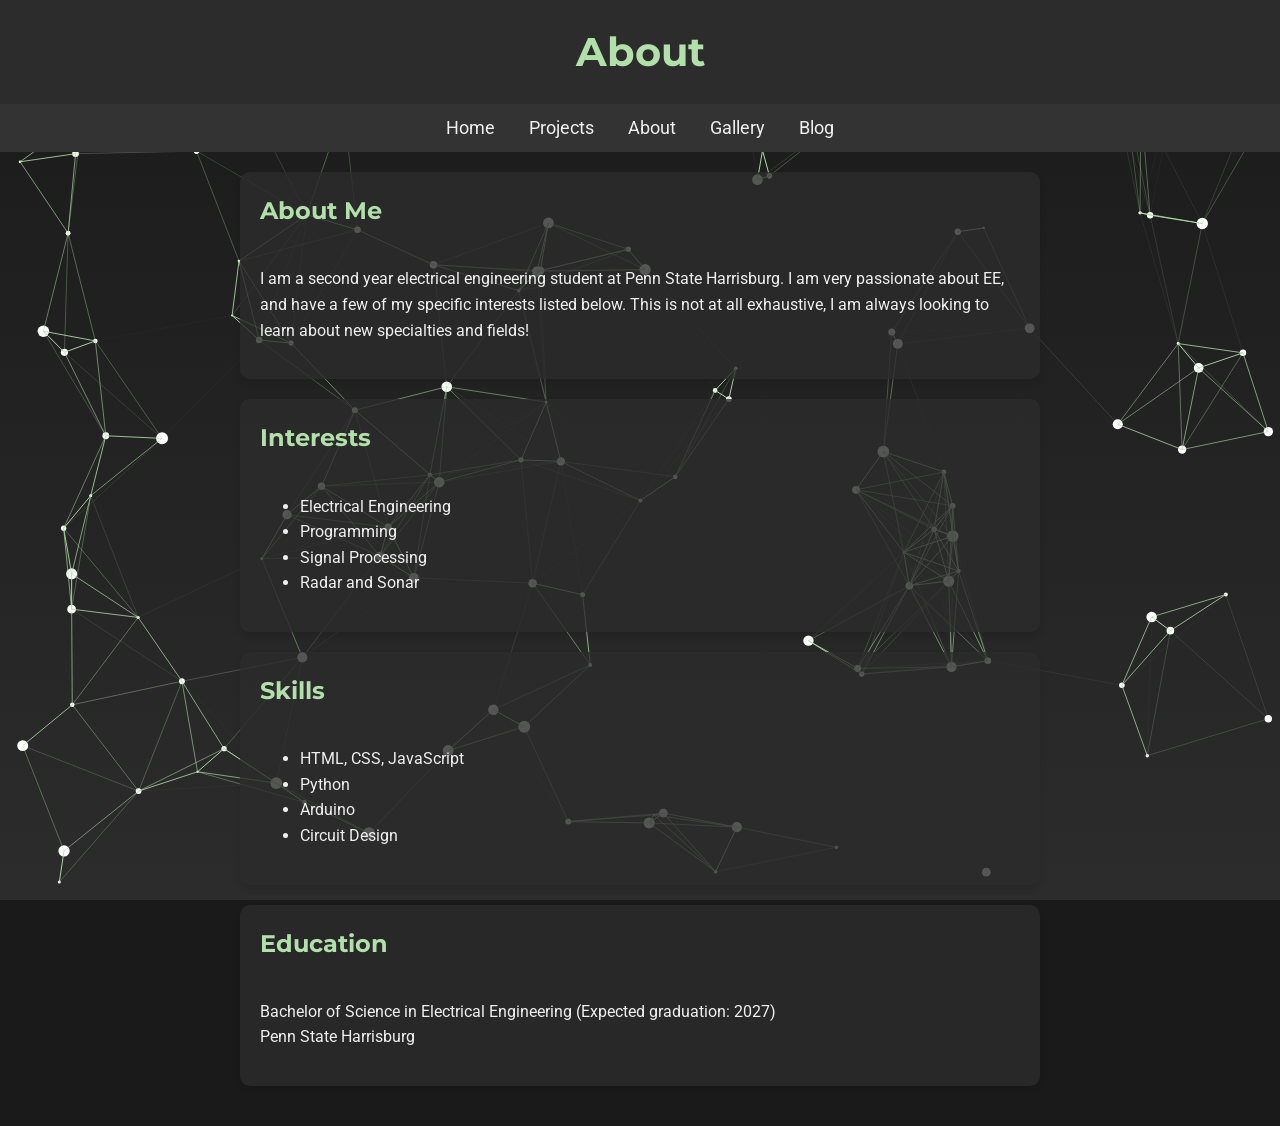
==== about.html @ c6a394ba "Update about.html" ====
<!DOCTYPE html>
<html lang="en">
<head>
    <link rel="icon" href="pipsheader.jpg">
    <meta charset="UTF-8">
    <meta name="viewport" content="width=device-width, initial-scale=1.0">
    <title>About - Victor Wilmath</title>
    <link href="https://fonts.googleapis.com/css2?family=Montserrat:wght@700&family=Roboto:wght@400;700&display=swap" rel="stylesheet">
    <style>
        * {
            transition: all 0.3s ease;
        }
        body {
            font-family: 'Roboto', sans-serif;
            line-height: 1.6;
            margin: 0;
            padding: 0;
            background-color: #1a1a1a;
            background-image: linear-gradient(to bottom, #1a1a1a, #2c2c2c);
            background-attachment: fixed;
            color: #f0f0f0;
            overflow-x: hidden;
            overflow-y: auto;
            position: relative;
            min-height: 100vh;
        }
        header {
            background-color: #2c2c2c;
            padding: 20px;
            text-align: center;
        }
        h1, h2, h3 {
            font-family: 'Montserrat', sans-serif;
        }
        h1 {
            margin: 0;
            font-size: 2.5em;
            color: #B2E0AA;
        }
        nav {
            background-color: #333;
            padding: 10px;
            text-align: center;
        }
        nav a {
            color: #f0f0f0;
            text-decoration: none;
            margin: 0 15px;
            font-size: 1.1em;
            transition: color 0.3s ease;
        }
        nav a:hover {
            color: #B2E0AA;
        }
        main {
            padding: 20px;
            max-width: 800px;
            margin: 0 auto;
        }
        h2 {
            color: #B2E0AA;
            position: relative;
            display: inline-block;
            margin-top: 0;
        }
        h2::after {
            content: '';
            position: absolute;
            width: 100%;
            height: 2px;
            bottom: 0;
            left: 0;
            background-color: #B2E0AA;
            transform: scaleX(0);
            transition: transform 0.3s ease;
        }
        h2:hover::after {
            transform: scaleX(1);
        }
        a {
            color: #B2E0AA;
            text-decoration: none;
        }
        a:hover {
            text-decoration: underline;
        }
        ::-webkit-scrollbar {
            width: 10px;
        }
        ::-webkit-scrollbar-track {
            background: #1a1a1a;
        }
        ::-webkit-scrollbar-thumb {
            background: #B2E0AA;
            border-radius: 5px;
        }
        ::-webkit-scrollbar-thumb:hover {
            background: #9ed099;
        }
        #canvas {
            position: fixed;
            top: 0;
            left: 0;
            width: 100%;
            height: 100%;
            z-index: -1;
            pointer-events: none;
        }
        header, nav, main {
            position: relative;
            z-index: 1;
        }
        .content-box {
            background-color: rgba(44, 44, 44, 0.8);
            border-radius: 10px;
            padding: 20px;
            margin-bottom: 20px;
            box-shadow: 0 4px 6px rgba(0, 0, 0, 0.1);
        }
    </style>
</head>
<body>
    <canvas id="canvas"></canvas>
    <header>
        <h1>About</h1>
    </header>

    <nav>
        <a href="index.html">Home</a>
        <a href="projects.html">Projects</a>
        <a href="about.html">About</a>
        <a href="gallery.html">Gallery</a>
        <a href="blog.html">Blog</a>
    </nav>

    <main>
        <div class="content-box">
            <h2>About Me</h2>
            <p>I am a second year electrical engineering student at Penn State Harrisburg. I am very passionate about EE, and have a few of my specific interests listed below. This is not at all exhaustive, I am always looking to learn about new specialties and fields!</p>
        </div>
        
        <div class="content-box">
            <h2>Interests</h2>
            <ul>
                <li>Electrical Engineering</li>
                <li>Programming</li>
                <li>Signal Processing</li>
                <li>Radar and Sonar</li>
            </ul>
        </div>
        
        <div class="content-box">
            <h2>Skills</h2>
            <ul>
                <li>HTML, CSS, JavaScript</li>
                <li>Python</li>
                <li>Arduino</li>
                <li>Circuit Design</li>
            </ul>
        </div>
        
        <div class="content-box">
            <h2>Education</h2>
            <p>Bachelor of Science in Electrical Engineering (Expected graduation: 2027)<br>
            Penn State Harrisburg</p>
        </div>
    </main>

    <script>
        const canvas = document.getElementById('canvas');
        const ctx = canvas.getContext('2d');
        canvas.width = window.innerWidth;
        canvas.height = window.innerHeight;
    
        let particlesArray;
    
        // get mouse position
        let mouse = {
            x: null,
            y: null,
            radius: (canvas.height/160) * (canvas.width/160)
        }
    
        window.addEventListener('mousemove',
            function(event) {
                mouse.x = event.x;
                mouse.y = event.y;
            }
        );
    
        // create particle
        class Particle {
            constructor(x, y, directionX, directionY, size, color) {
                this.x = x;
                this.y = y;
                this.directionX = directionX;
                this.directionY = directionY;
                this.size = size;
                this.color = color;
            }
            // method to draw individual particle
            draw() {
                ctx.beginPath();
                ctx.arc(this.x, this.y, this.size, 0, Math.PI * 2, false);
                ctx.fillStyle = 'white';
                ctx.fill();
            }
            // check particle position, check mouse position, move the particle, draw the particle
            update() {
                //check if particle is still within canvas
                if (this.x > canvas.width || this.x < 0 ) {
                    this.directionX = -this.directionX;
                }
                if (this.y > canvas.height || this.y < 0) {
                    this.directionY = -this.directionY;
                }
    
                //check collision detection - mouse position / particle position
                let dx = mouse.x - this.x;
                let dy = mouse.y - this.y;
                let distance = Math.sqrt(dx*dx + dy*dy);
                if (distance < mouse.radius + this.size){
                    if (mouse.x < this.x && this.x < canvas.width - this.size * 10) {
                        this.x += 5;
                    }
                    if (mouse.x > this.x && this.x > this.size * 10) {
                        this.x -= 5;
                    }
                    if (mouse.y < this.y && this.y < canvas.height - this.size * 10) {
                        this.y += 5;
                    }
                    if (mouse.y > this.y && this.y > this.size * 10) {
                        this.y -= 5;
                    }
                }
                // move particle
                this.x += this.directionX;
                this.y += this.directionY;
                // draw particle
                this.draw();
            }
        }
    
        // create particle array
        function init() {
            particlesArray = [];
            let numberOfParticles = (canvas.height * canvas.width) / 9000;
            for (let i = 0; i < numberOfParticles; i++) {
                let size = (Math.random() * 5) + 1;
                let x = (Math.random() * ((innerWidth - size * 2) - (size * 2)) + size * 2);
                let y = (Math.random() * ((innerHeight - size * 2) - (size * 2)) + size * 2);
                let directionX = (Math.random() * 2) - 1;
                let directionY = (Math.random() * 2) - 1;
                let color = 'white';
    
                particlesArray.push(new Particle(x, y, directionX, directionY, size, color));
            }
        }
    
        // check if particles are close enough to draw line between them
        function connect(){
            let opacityValue = 1;
            for (let a = 0; a < particlesArray.length; a++) {
                for (let b = a; b < particlesArray.length; b++) {
                    let distance = (( particlesArray[a].x - particlesArray[b].x) * (particlesArray[a].x - particlesArray[b].x))
                    + ((particlesArray[a].y - particlesArray[b].y) * (particlesArray[a].y - particlesArray[b].y));
                    if (distance < (canvas.width/7) * (canvas.height/7)) {
                        opacityValue = 1 - (distance/20000);
                        ctx.strokeStyle = 'rgba(178, 224, 170,' + opacityValue + ')';
                        ctx.lineWidth = 1;
                        ctx.beginPath();
                        ctx.moveTo(particlesArray[a].x, particlesArray[a].y);
                        ctx.lineTo(particlesArray[b].x, particlesArray[b].y);
                        ctx.stroke();
                    }
                }
            }
        }
    
        // animation loop
        function animate() {
            requestAnimationFrame(animate);
            ctx.clearRect(0,0,innerWidth, innerHeight);
    
            for (let i = 0; i < particlesArray.length; i++) {
                particlesArray[i].update();
            }
            connect();
        }
    
        // resize event
        window.addEventListener('resize',
            function(){
                canvas.width = innerWidth;
                canvas.height = innerHeight;
                mouse.radius = ((canvas.height/160) * (canvas.height/160));
                init();
            }
        );
    
        // mouse out event
        window.addEventListener('mouseout',
            function(){
                mouse.x = undefined;
                mouse.y = undefined;
            }
        )
    
        init();
        animate();
    </script>
</body>
</html>
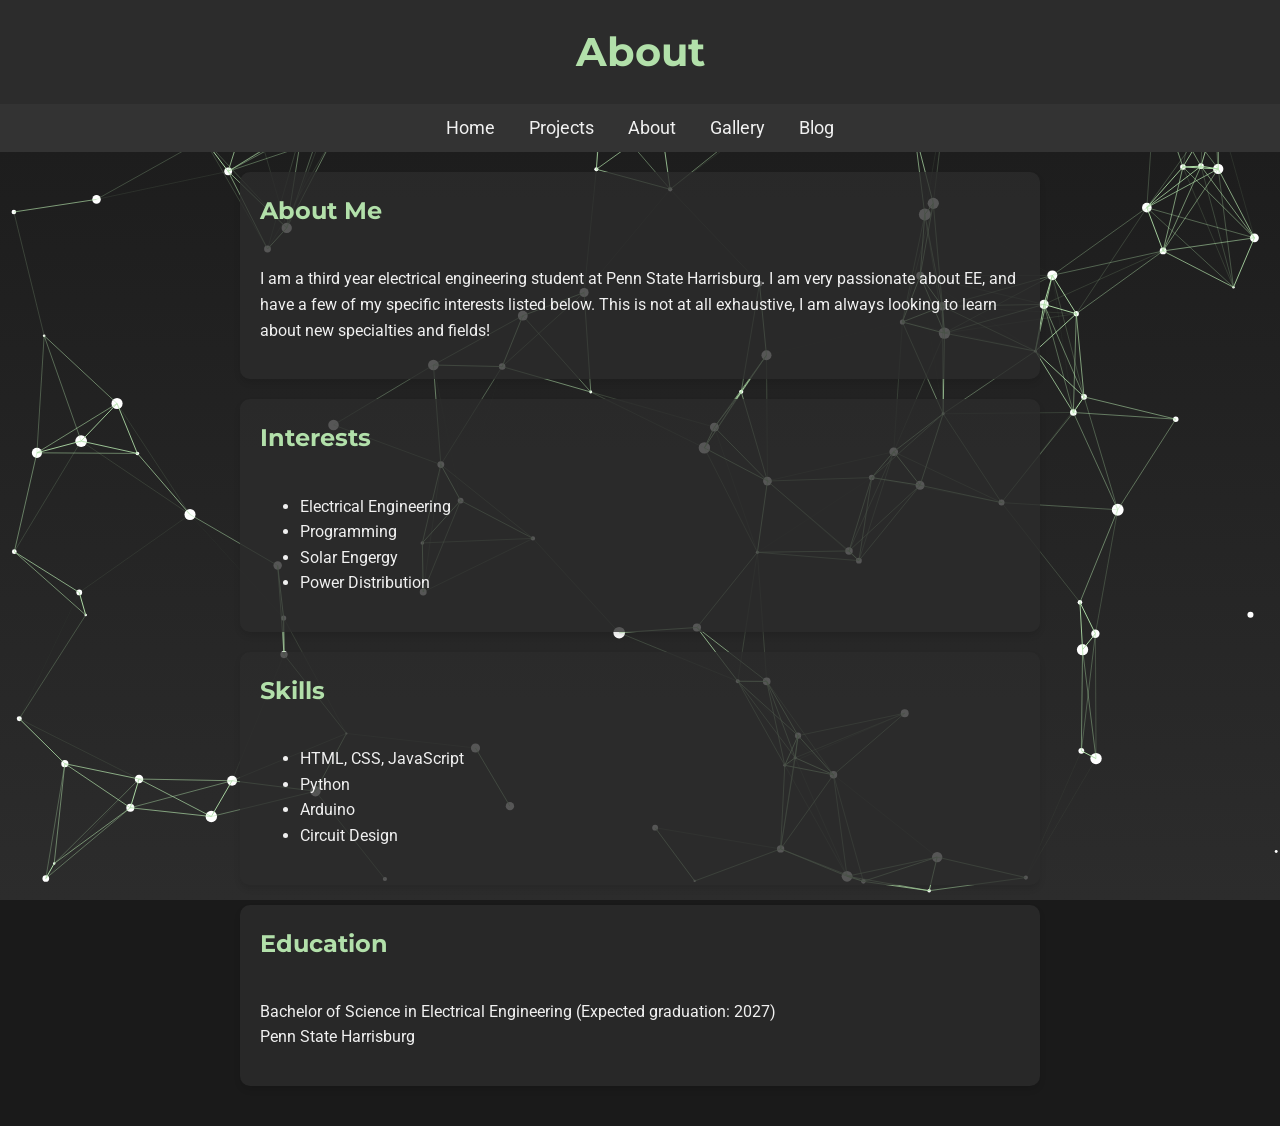
==== commit 7b8ea547: "Update about.html" ====
--- a/about.html
+++ b/about.html
@@ -136,7 +136,7 @@
     <main>
         <div class="content-box">
             <h2>About Me</h2>
-            <p>I am a second year electrical engineering student at Penn State Harrisburg. I am very passionate about EE, and have a few of my specific interests listed below. This is not at all exhaustive, I am always looking to learn about new specialties and fields!</p>
+            <p>I am a third year electrical engineering student at Penn State Harrisburg. I am very passionate about EE, and have a few of my specific interests listed below. This is not at all exhaustive, I am always looking to learn about new specialties and fields!</p>
         </div>
         
         <div class="content-box">
@@ -144,8 +144,8 @@
             <ul>
                 <li>Electrical Engineering</li>
                 <li>Programming</li>
-                <li>Signal Processing</li>
-                <li>Radar and Sonar</li>
+                <li>Solar Engergy</li>
+                <li>Power Distribution</li>
             </ul>
         </div>
         
@@ -174,7 +174,6 @@
     
         let particlesArray;
     
-        // get mouse position
         let mouse = {
             x: null,
             y: null,
@@ -188,7 +187,6 @@
             }
         );
     
-        // create particle
         class Particle {
             constructor(x, y, directionX, directionY, size, color) {
                 this.x = x;
@@ -198,16 +196,13 @@
                 this.size = size;
                 this.color = color;
             }
-            // method to draw individual particle
             draw() {
                 ctx.beginPath();
                 ctx.arc(this.x, this.y, this.size, 0, Math.PI * 2, false);
                 ctx.fillStyle = 'white';
                 ctx.fill();
             }
-            // check particle position, check mouse position, move the particle, draw the particle
             update() {
-                //check if particle is still within canvas
                 if (this.x > canvas.width || this.x < 0 ) {
                     this.directionX = -this.directionX;
                 }
@@ -215,7 +210,6 @@
                     this.directionY = -this.directionY;
                 }
     
-                //check collision detection - mouse position / particle position
                 let dx = mouse.x - this.x;
                 let dy = mouse.y - this.y;
                 let distance = Math.sqrt(dx*dx + dy*dy);
@@ -233,15 +227,12 @@
                         this.y -= 5;
                     }
                 }
-                // move particle
                 this.x += this.directionX;
                 this.y += this.directionY;
-                // draw particle
                 this.draw();
             }
         }
     
-        // create particle array
         function init() {
             particlesArray = [];
             let numberOfParticles = (canvas.height * canvas.width) / 9000;
@@ -257,7 +248,6 @@
             }
         }
     
-        // check if particles are close enough to draw line between them
         function connect(){
             let opacityValue = 1;
             for (let a = 0; a < particlesArray.length; a++) {
@@ -277,7 +267,6 @@
             }
         }
     
-        // animation loop
         function animate() {
             requestAnimationFrame(animate);
             ctx.clearRect(0,0,innerWidth, innerHeight);
@@ -288,7 +277,6 @@
             connect();
         }
     
-        // resize event
         window.addEventListener('resize',
             function(){
                 canvas.width = innerWidth;
@@ -298,7 +286,6 @@
             }
         );
     
-        // mouse out event
         window.addEventListener('mouseout',
             function(){
                 mouse.x = undefined;
@@ -311,3 +298,4 @@
     </script>
 </body>
 </html>
+
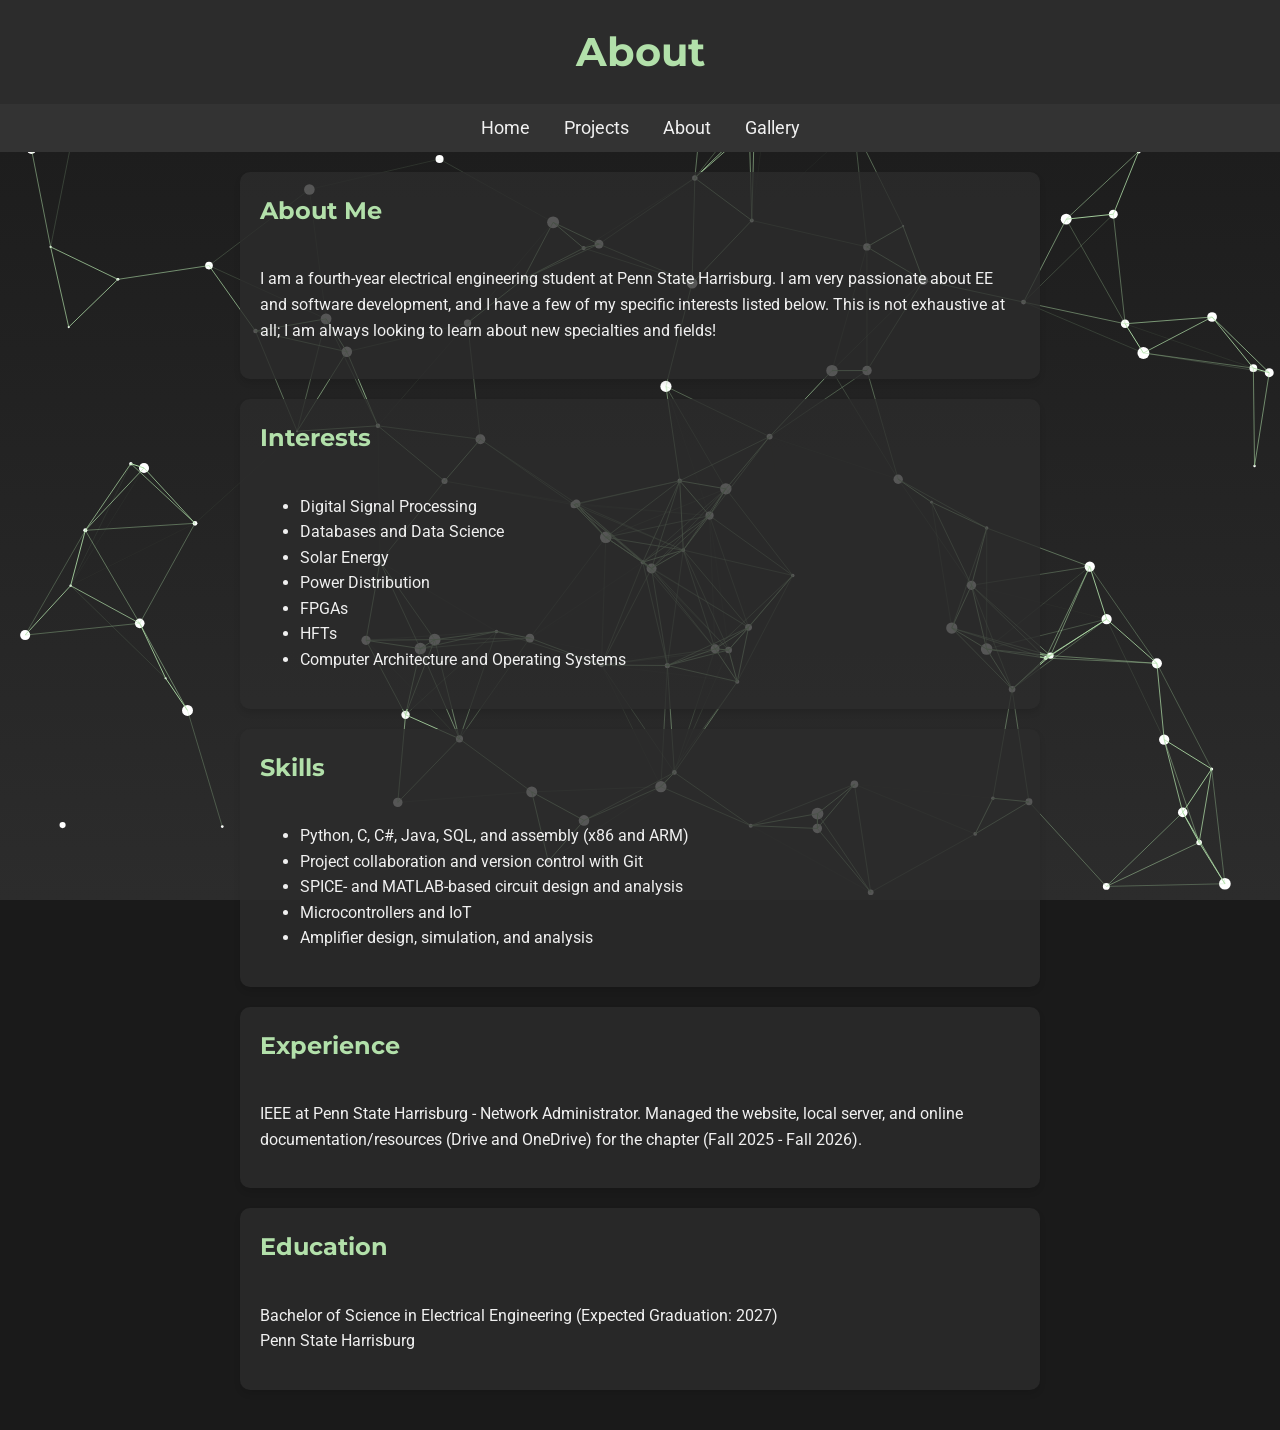
==== commit 31029630: "Update about.html" ====
--- a/about.html
+++ b/about.html
@@ -130,38 +130,46 @@
         <a href="projects.html">Projects</a>
         <a href="about.html">About</a>
         <a href="gallery.html">Gallery</a>
-        <a href="blog.html">Blog</a>
     </nav>
 
     <main>
         <div class="content-box">
             <h2>About Me</h2>
-            <p>I am a third year electrical engineering student at Penn State Harrisburg. I am very passionate about EE, and have a few of my specific interests listed below. This is not at all exhaustive, I am always looking to learn about new specialties and fields!</p>
+            <p>I am a fourth-year electrical engineering student at Penn State Harrisburg. I am very passionate about EE and software development, and I have a few of my specific interests listed below. This is not exhaustive at all; I am always looking to learn about new specialties and fields!</p>
         </div>
         
         <div class="content-box">
             <h2>Interests</h2>
             <ul>
-                <li>Electrical Engineering</li>
-                <li>Programming</li>
-                <li>Solar Engergy</li>
+                <li>Digital Signal Processing</li>
+                <li>Databases and Data Science</li>
+                <li>Solar Energy</li>
                 <li>Power Distribution</li>
+                <li>FPGAs</li>
+                <li>HFTs</li>
+                <li>Computer Architecture and Operating Systems</li>
             </ul>
         </div>
         
         <div class="content-box">
             <h2>Skills</h2>
             <ul>
-                <li>HTML, CSS, JavaScript</li>
-                <li>Python</li>
-                <li>Arduino</li>
-                <li>Circuit Design</li>
+                <li>Python, C, C#, Java, SQL, and assembly (x86 and ARM)</li>
+                <li>Project collaboration and version control with Git</li>
+                <li>SPICE- and MATLAB-based circuit design and analysis</li>
+                <li>Microcontrollers and IoT</li>
+                <li>Amplifier design, simulation, and analysis</li>
             </ul>
         </div>
+
+        <div class="content-box">
+            <h2>Experience</h2>
+            <p>IEEE at Penn State Harrisburg - Network Administrator. Managed the website, local server, and online documentation/resources (Drive and OneDrive) for the chapter (Fall 2025 - Fall 2026).</p>
+        </div>
         
         <div class="content-box">
             <h2>Education</h2>
-            <p>Bachelor of Science in Electrical Engineering (Expected graduation: 2027)<br>
+            <p>Bachelor of Science in Electrical Engineering (Expected Graduation: 2027)<br>
             Penn State Harrisburg</p>
         </div>
     </main>
@@ -298,4 +306,3 @@
     </script>
 </body>
 </html>
-
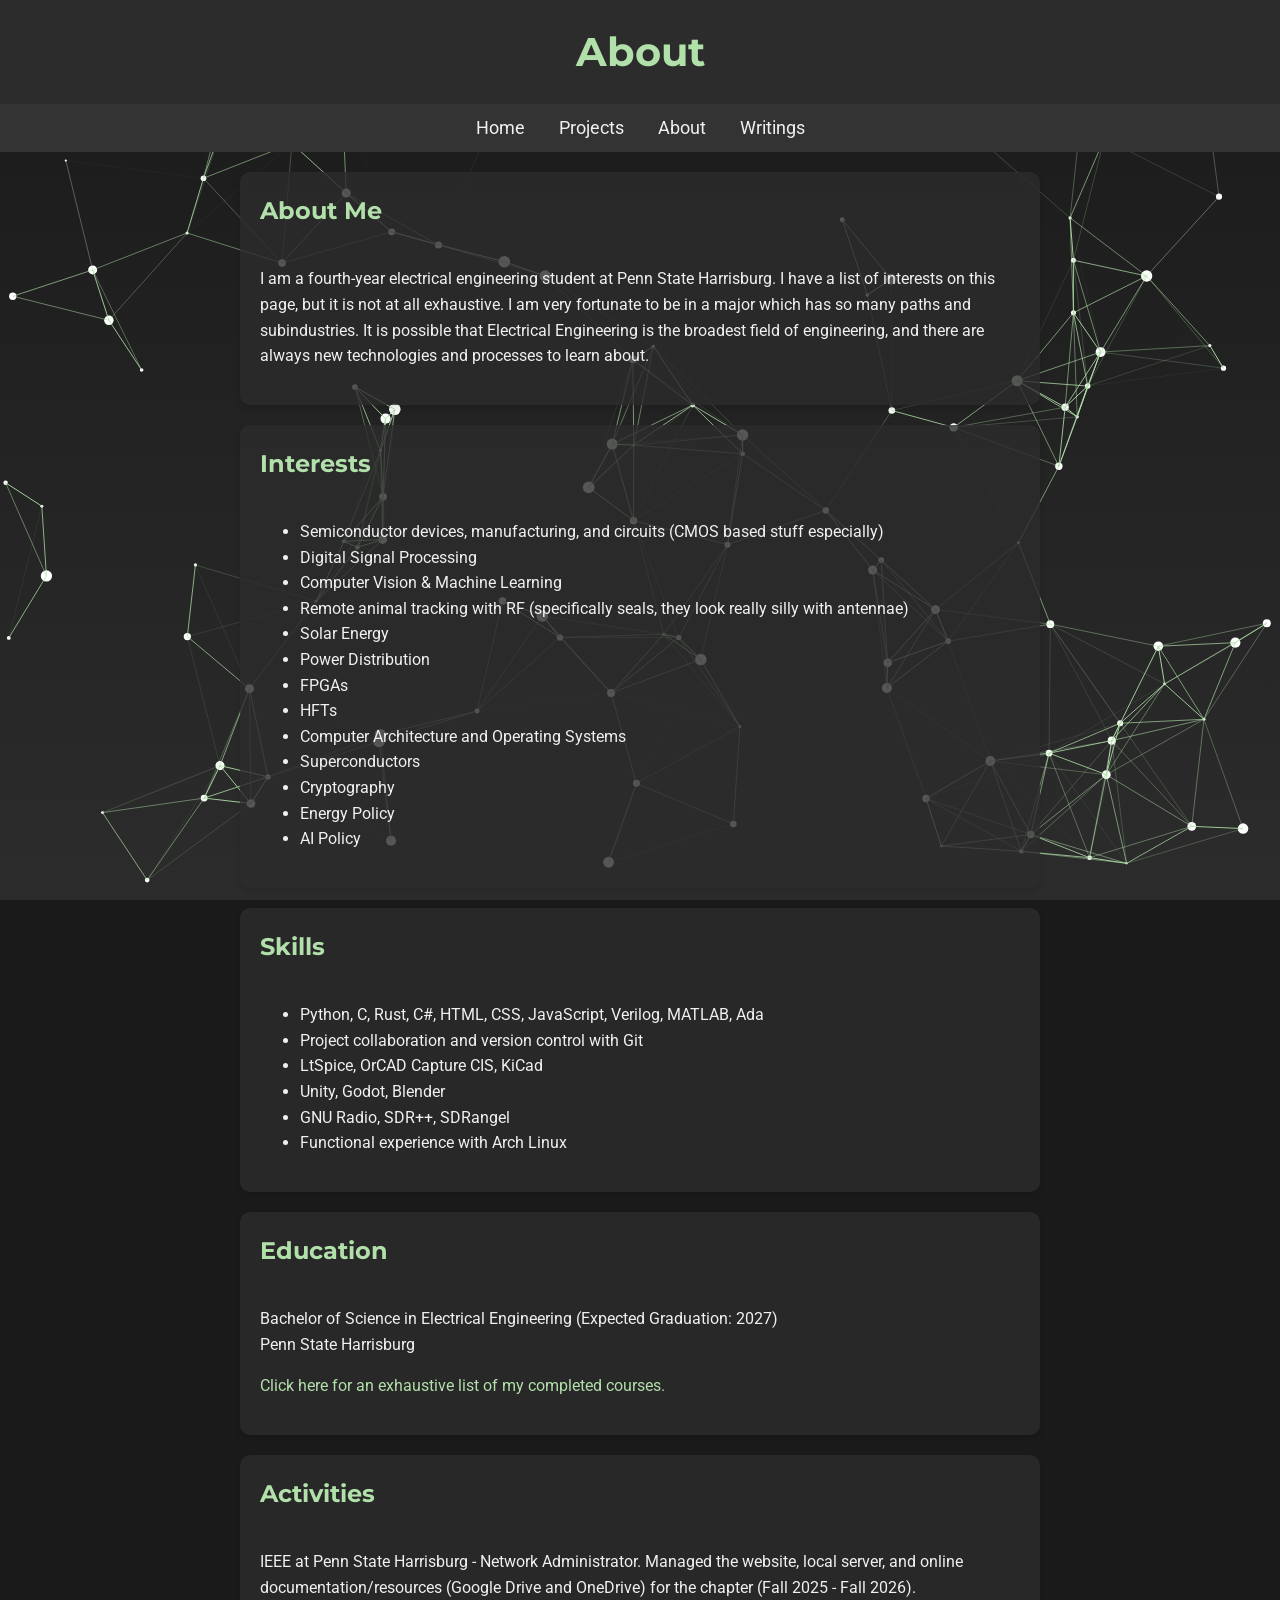
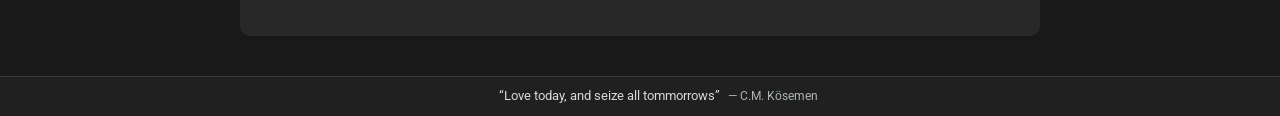
==== commit 89d7929e: "Update personal website pages" ====
--- a/about.html
+++ b/about.html
@@ -6,6 +6,7 @@
     <meta name="viewport" content="width=device-width, initial-scale=1.0">
     <title>About - Victor Wilmath</title>
     <link href="https://fonts.googleapis.com/css2?family=Montserrat:wght@700&family=Roboto:wght@400;700&display=swap" rel="stylesheet">
+    <link rel="stylesheet" href="Assets/site-quotes.css">
     <style>
         * {
             transition: all 0.3s ease;
@@ -129,180 +130,60 @@
         <a href="index.html">Home</a>
         <a href="projects.html">Projects</a>
         <a href="about.html">About</a>
-        <a href="gallery.html">Gallery</a>
+        <a href="writings.html">Writings</a>
     </nav>
 
     <main>
         <div class="content-box">
             <h2>About Me</h2>
-            <p>I am a fourth-year electrical engineering student at Penn State Harrisburg. I am very passionate about EE and software development, and I have a few of my specific interests listed below. This is not exhaustive at all; I am always looking to learn about new specialties and fields!</p>
+            <p>I am a fourth-year electrical engineering student at Penn State Harrisburg. I have a list of interests on this page, but it is not at all exhaustive. I am very fortunate to be in a major which has so many paths and subindustries. It is possible that Electrical Engineering is the broadest field of engineering, and there are always new technologies and processes to learn about.</p>
         </div>
         
         <div class="content-box">
             <h2>Interests</h2>
             <ul>
+                <li>Semiconductor devices, manufacturing, and circuits (CMOS based stuff especially)</li>
                 <li>Digital Signal Processing</li>
-                <li>Databases and Data Science</li>
+                <li>Computer Vision & Machine Learning</li>
+                <li>Remote animal tracking with RF (specifically seals, they look really silly with antennae)</li>
                 <li>Solar Energy</li>
                 <li>Power Distribution</li>
                 <li>FPGAs</li>
                 <li>HFTs</li>
                 <li>Computer Architecture and Operating Systems</li>
+                <li>Superconductors</li>
+                <li>Cryptography</li>
+                <li>Energy Policy</li>
+                <li>AI Policy</li>
             </ul>
         </div>
         
         <div class="content-box">
             <h2>Skills</h2>
             <ul>
-                <li>Python, C, C#, Java, SQL, and assembly (x86 and ARM)</li>
+                <li>Python, C, Rust, C#, HTML, CSS, JavaScript, Verilog, MATLAB, Ada</li>
                 <li>Project collaboration and version control with Git</li>
-                <li>SPICE- and MATLAB-based circuit design and analysis</li>
-                <li>Microcontrollers and IoT</li>
-                <li>Amplifier design, simulation, and analysis</li>
+                <li>LtSpice, OrCAD Capture CIS, KiCad</li>
+                <li>Unity, Godot, Blender</li>
+                <li>GNU Radio, SDR++, SDRangel</li>
+                <li>Functional experience with Arch Linux</li>
             </ul>
         </div>
 
         <div class="content-box">
-            <h2>Experience</h2>
-            <p>IEEE at Penn State Harrisburg - Network Administrator. Managed the website, local server, and online documentation/resources (Drive and OneDrive) for the chapter (Fall 2025 - Fall 2026).</p>
-        </div>
-        
-        <div class="content-box">
             <h2>Education</h2>
             <p>Bachelor of Science in Electrical Engineering (Expected Graduation: 2027)<br>
             Penn State Harrisburg</p>
+            <p><a href="courses.html">Click here for an exhaustive list of my completed courses.</a></p>
+        </div>
+
+        <div class="content-box">
+            <h2>Activities</h2>
+            <p>IEEE at Penn State Harrisburg - Network Administrator. Managed the website, local server, and online documentation/resources (Google Drive and OneDrive) for the chapter (Fall 2025 - Fall 2026).</p>
         </div>
     </main>
 
-    <script>
-        const canvas = document.getElementById('canvas');
-        const ctx = canvas.getContext('2d');
-        canvas.width = window.innerWidth;
-        canvas.height = window.innerHeight;
-    
-        let particlesArray;
-    
-        let mouse = {
-            x: null,
-            y: null,
-            radius: (canvas.height/160) * (canvas.width/160)
-        }
-    
-        window.addEventListener('mousemove',
-            function(event) {
-                mouse.x = event.x;
-                mouse.y = event.y;
-            }
-        );
-    
-        class Particle {
-            constructor(x, y, directionX, directionY, size, color) {
-                this.x = x;
-                this.y = y;
-                this.directionX = directionX;
-                this.directionY = directionY;
-                this.size = size;
-                this.color = color;
-            }
-            draw() {
-                ctx.beginPath();
-                ctx.arc(this.x, this.y, this.size, 0, Math.PI * 2, false);
-                ctx.fillStyle = 'white';
-                ctx.fill();
-            }
-            update() {
-                if (this.x > canvas.width || this.x < 0 ) {
-                    this.directionX = -this.directionX;
-                }
-                if (this.y > canvas.height || this.y < 0) {
-                    this.directionY = -this.directionY;
-                }
-    
-                let dx = mouse.x - this.x;
-                let dy = mouse.y - this.y;
-                let distance = Math.sqrt(dx*dx + dy*dy);
-                if (distance < mouse.radius + this.size){
-                    if (mouse.x < this.x && this.x < canvas.width - this.size * 10) {
-                        this.x += 5;
-                    }
-                    if (mouse.x > this.x && this.x > this.size * 10) {
-                        this.x -= 5;
-                    }
-                    if (mouse.y < this.y && this.y < canvas.height - this.size * 10) {
-                        this.y += 5;
-                    }
-                    if (mouse.y > this.y && this.y > this.size * 10) {
-                        this.y -= 5;
-                    }
-                }
-                this.x += this.directionX;
-                this.y += this.directionY;
-                this.draw();
-            }
-        }
-    
-        function init() {
-            particlesArray = [];
-            let numberOfParticles = (canvas.height * canvas.width) / 9000;
-            for (let i = 0; i < numberOfParticles; i++) {
-                let size = (Math.random() * 5) + 1;
-                let x = (Math.random() * ((innerWidth - size * 2) - (size * 2)) + size * 2);
-                let y = (Math.random() * ((innerHeight - size * 2) - (size * 2)) + size * 2);
-                let directionX = (Math.random() * 2) - 1;
-                let directionY = (Math.random() * 2) - 1;
-                let color = 'white';
-    
-                particlesArray.push(new Particle(x, y, directionX, directionY, size, color));
-            }
-        }
-    
-        function connect(){
-            let opacityValue = 1;
-            for (let a = 0; a < particlesArray.length; a++) {
-                for (let b = a; b < particlesArray.length; b++) {
-                    let distance = (( particlesArray[a].x - particlesArray[b].x) * (particlesArray[a].x - particlesArray[b].x))
-                    + ((particlesArray[a].y - particlesArray[b].y) * (particlesArray[a].y - particlesArray[b].y));
-                    if (distance < (canvas.width/7) * (canvas.height/7)) {
-                        opacityValue = 1 - (distance/20000);
-                        ctx.strokeStyle = 'rgba(178, 224, 170,' + opacityValue + ')';
-                        ctx.lineWidth = 1;
-                        ctx.beginPath();
-                        ctx.moveTo(particlesArray[a].x, particlesArray[a].y);
-                        ctx.lineTo(particlesArray[b].x, particlesArray[b].y);
-                        ctx.stroke();
-                    }
-                }
-            }
-        }
-    
-        function animate() {
-            requestAnimationFrame(animate);
-            ctx.clearRect(0,0,innerWidth, innerHeight);
-    
-            for (let i = 0; i < particlesArray.length; i++) {
-                particlesArray[i].update();
-            }
-            connect();
-        }
-    
-        window.addEventListener('resize',
-            function(){
-                canvas.width = innerWidth;
-                canvas.height = innerHeight;
-                mouse.radius = ((canvas.height/160) * (canvas.height/160));
-                init();
-            }
-        );
-    
-        window.addEventListener('mouseout',
-            function(){
-                mouse.x = undefined;
-                mouse.y = undefined;
-            }
-        )
-    
-        init();
-        animate();
-    </script>
+    <script src="Assets/particle-background.js"></script>
+    <script src="Assets/site-quotes.js"></script>
 </body>
 </html>
--- a/Assets/site-quotes.css
+++ b/Assets/site-quotes.css
@@ -0,0 +1,49 @@
+body {
+    min-height: 100vh;
+    display: flex;
+    flex-direction: column;
+}
+
+main {
+    flex: 1 0 auto;
+}
+
+.site-quote-footer {
+    position: relative;
+    z-index: 1;
+    width: 100%;
+    margin-top: auto;
+    padding: 10px 18px;
+    border-top: 1px solid rgba(178, 224, 170, .16);
+    background: rgba(35, 35, 35, .72);
+    color: #f0f0f0;
+    text-align: center;
+}
+
+.site-quote-content {
+    max-width: 1100px;
+    margin: 0 auto;
+    display: flex;
+    align-items: baseline;
+    justify-content: center;
+    gap: 8px;
+    flex-wrap: wrap;
+}
+
+.site-quote-footer blockquote {
+    margin: 0;
+    color: #d5dbd5;
+    font-size: .82rem;
+    line-height: 1.4;
+}
+
+.site-quote-footer cite {
+    color: #aeb9ae;
+    font-size: .75rem;
+    font-style: normal;
+}
+
+@media (max-width: 480px) {
+    .site-quote-footer { padding: 9px 14px; }
+    .site-quote-content { gap: 2px 7px; }
+}
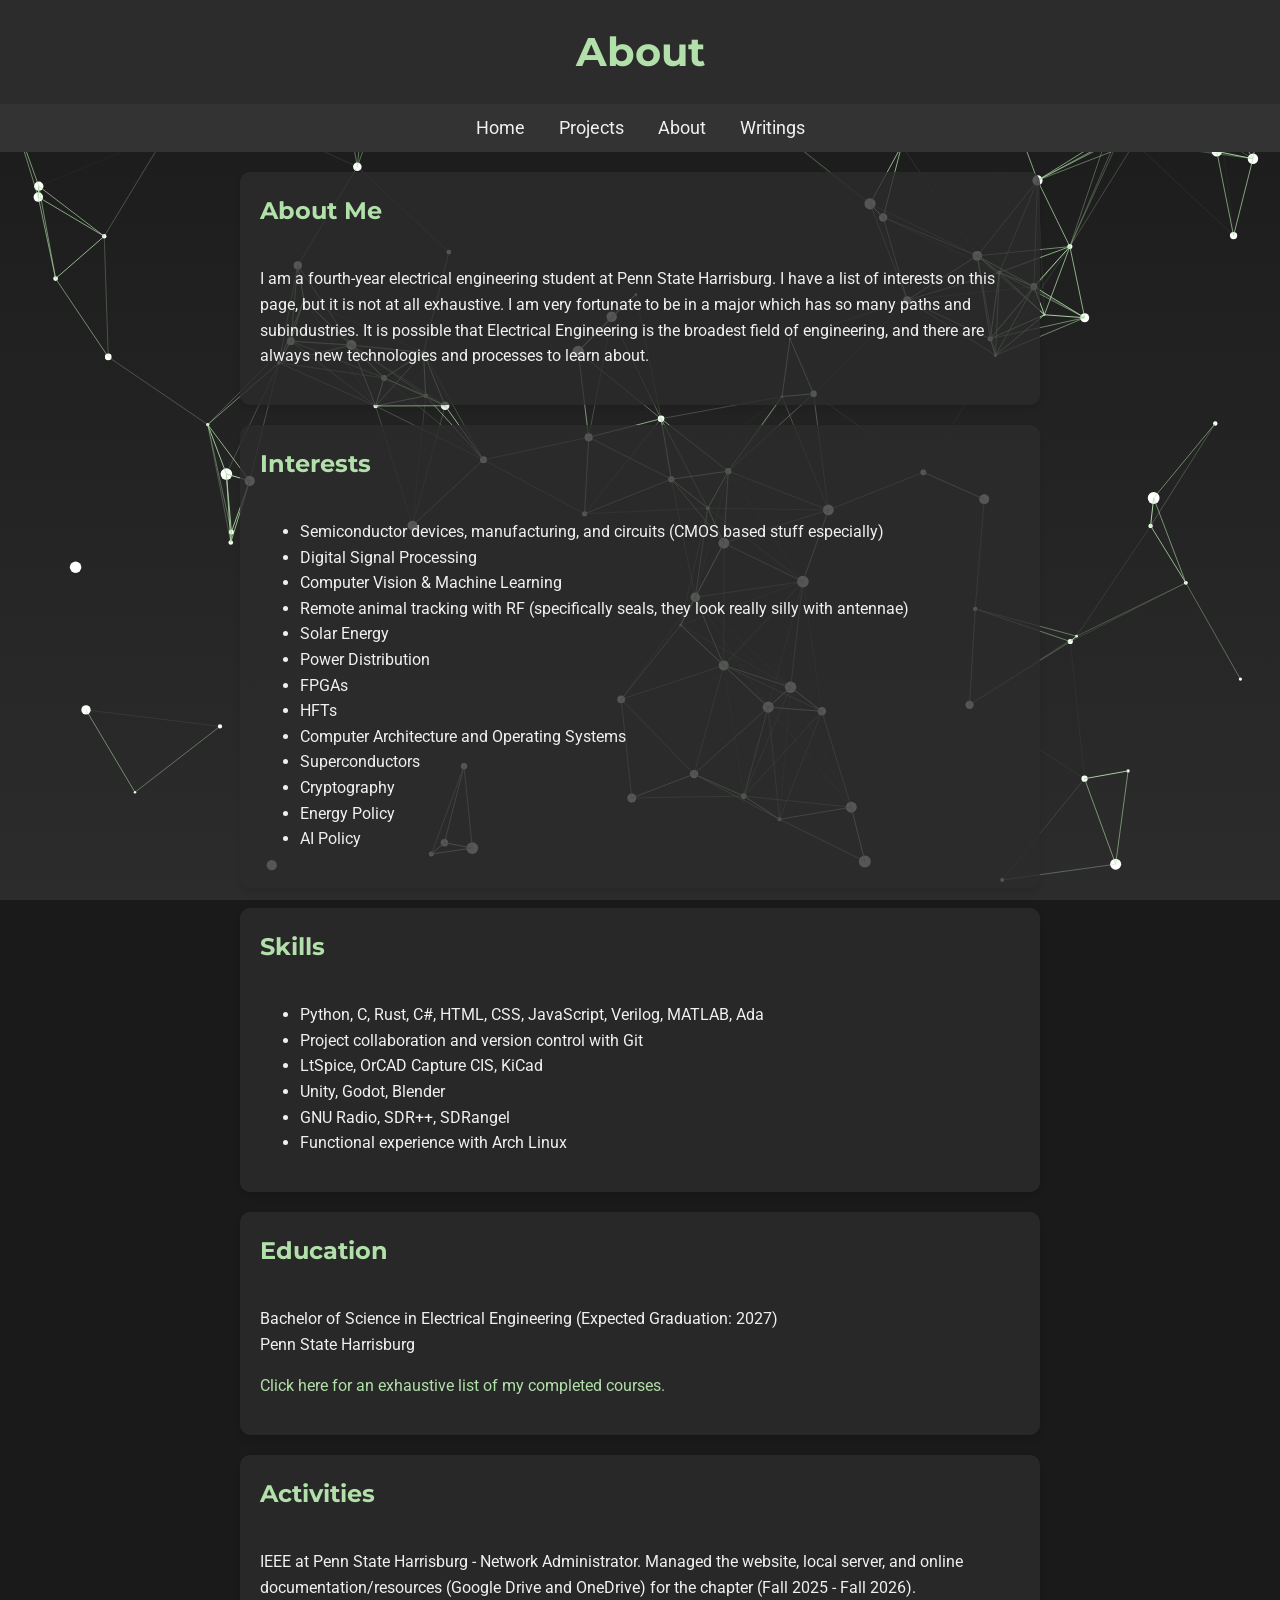
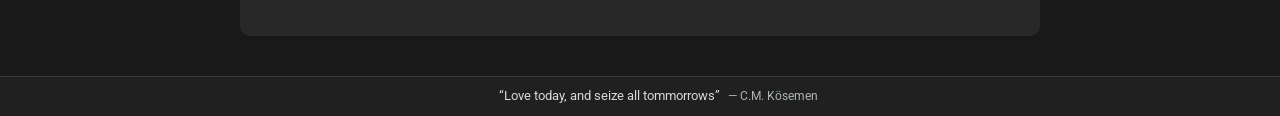
==== commit a2c46d19: "Improve mobile site navigation" ====
--- a/about.html
+++ b/about.html
@@ -119,6 +119,7 @@
             box-shadow: 0 4px 6px rgba(0, 0, 0, 0.1);
         }
     </style>
+    <link rel="stylesheet" href="Assets/mobile.css">
 </head>
 <body>
     <canvas id="canvas"></canvas>
--- a/Assets/mobile.css
+++ b/Assets/mobile.css
@@ -0,0 +1,132 @@
+/* Shared responsive layout and touch targets for phones. */
+@media (max-width: 640px) {
+    *,
+    *::before,
+    *::after {
+        box-sizing: border-box;
+    }
+
+    header {
+        padding: 18px 16px;
+    }
+
+    h1 {
+        font-size: clamp(1.75rem, 8vw, 2.3rem);
+        line-height: 1.2;
+        overflow-wrap: anywhere;
+    }
+
+    header p {
+        max-width: 34rem;
+        margin: 12px auto 0;
+        font-size: .94rem;
+        line-height: 1.8;
+        overflow-wrap: anywhere;
+    }
+
+    nav {
+        display: flex;
+        flex-wrap: wrap;
+        justify-content: center;
+        align-items: center;
+        gap: 2px 12px;
+        padding: 6px 12px;
+    }
+
+    nav a {
+        display: inline-flex;
+        align-items: center;
+        justify-content: center;
+        min-height: 44px;
+        margin: 0;
+        padding: 7px 4px;
+        font-size: 1rem;
+        line-height: 1.25;
+    }
+
+    main {
+        width: 100%;
+        max-width: 840px;
+        margin: 0 auto;
+        padding: 16px;
+    }
+
+    main h2 {
+        font-size: clamp(1.25rem, 6vw, 1.6rem);
+        line-height: 1.3;
+        overflow-wrap: anywhere;
+    }
+
+    main p,
+    main li {
+        overflow-wrap: anywhere;
+    }
+
+    .content-box,
+    .project,
+    .course-section {
+        padding: 16px;
+        border-radius: 8px;
+    }
+
+    .content-box + .content-box,
+    .project + .content-box {
+        margin-top: 14px;
+    }
+
+    .image-container {
+        margin: 16px 0;
+    }
+
+    .responsive-image,
+    main img,
+    main video,
+    main iframe {
+        max-width: 100%;
+        height: auto;
+    }
+
+    .home-projects p {
+        padding: 10px 12px;
+    }
+
+    .site-quote-footer {
+        padding: 10px 14px;
+    }
+
+    .site-quote-content {
+        flex-direction: column;
+        align-items: center;
+        gap: 2px;
+    }
+
+    .site-quote-footer blockquote,
+    .site-quote-footer cite {
+        max-width: 100%;
+        overflow-wrap: anywhere;
+    }
+}
+
+@media (max-width: 380px) {
+    header {
+        padding-inline: 12px;
+    }
+
+    main {
+        padding: 12px;
+    }
+
+    .content-box,
+    .project,
+    .course-section {
+        padding: 14px;
+    }
+
+    nav {
+        column-gap: 8px;
+    }
+
+    nav a {
+        font-size: .94rem;
+    }
+}
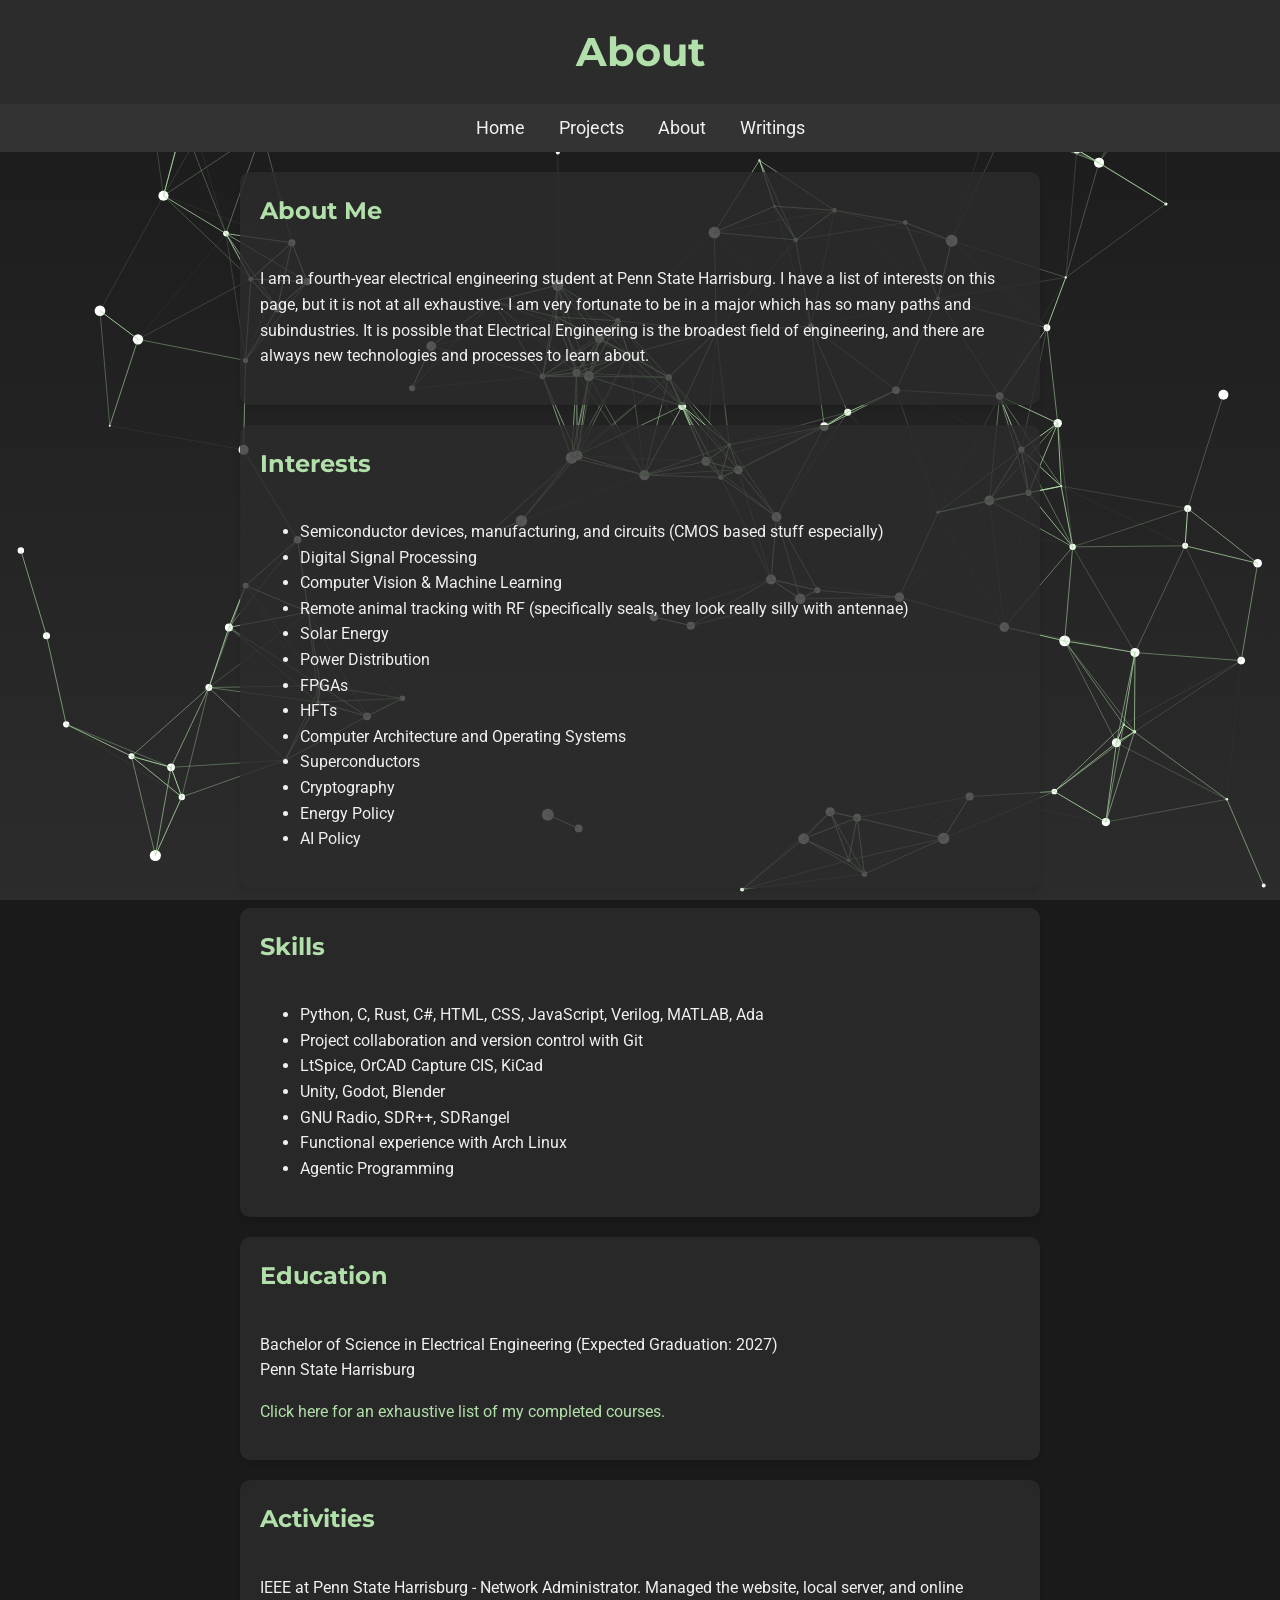
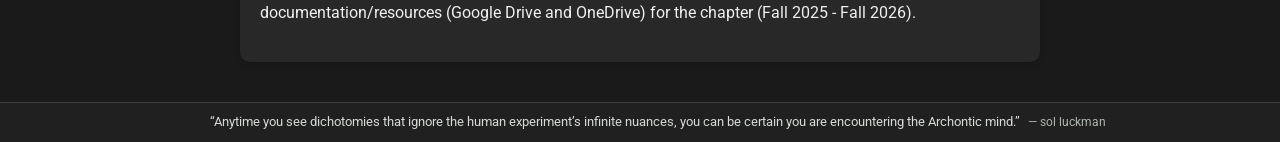
==== commit 92719a54: "edited about.html yay yippy" ====
--- a/about.html
+++ b/about.html
@@ -168,6 +168,7 @@
                 <li>Unity, Godot, Blender</li>
                 <li>GNU Radio, SDR++, SDRangel</li>
                 <li>Functional experience with Arch Linux</li>
+                <li>Agentic Programming</li>
             </ul>
         </div>
 
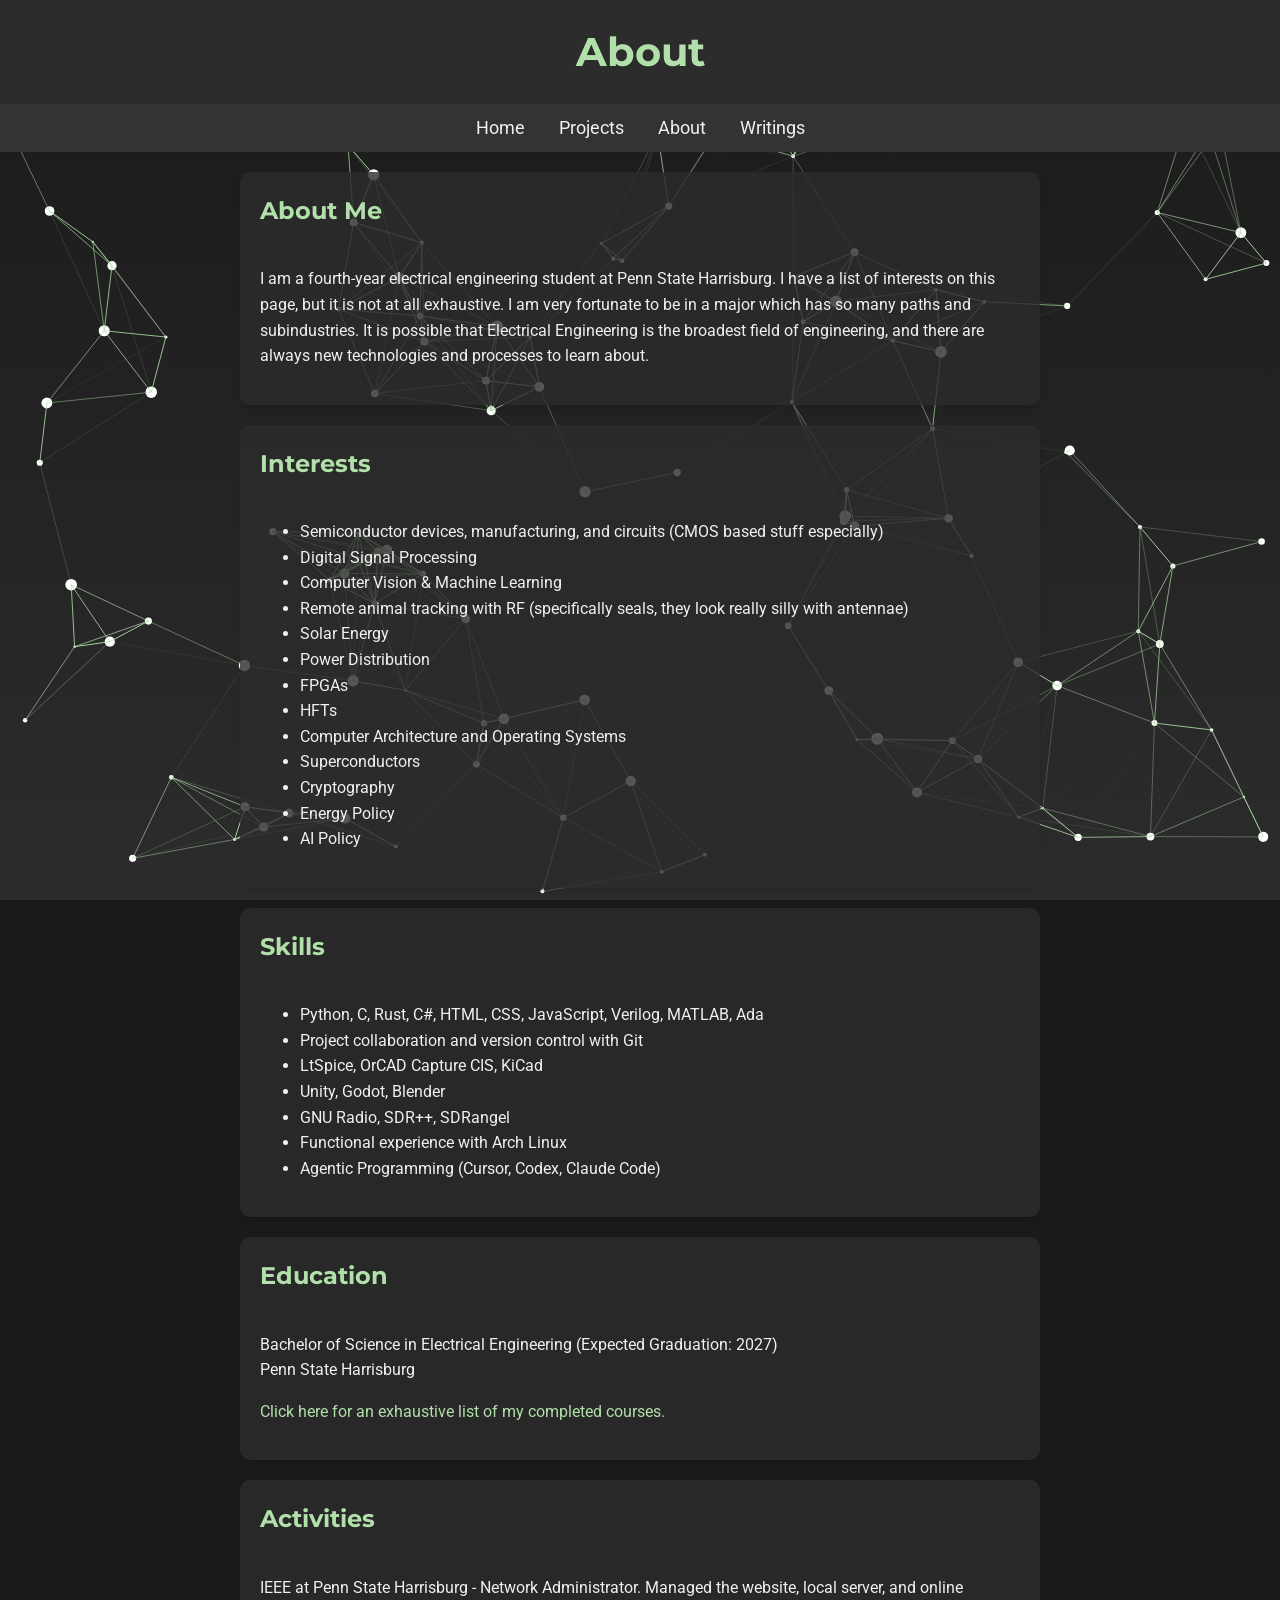
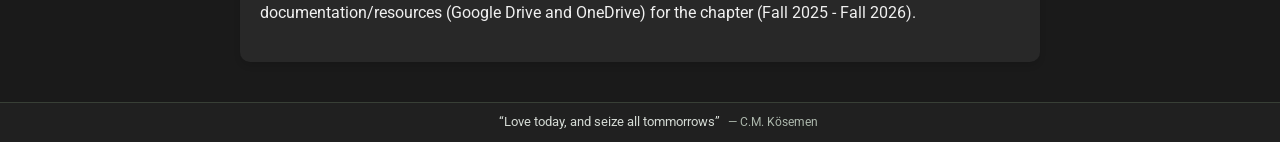
==== commit 8eb6e485: "elaborated oopsies" ====
--- a/about.html
+++ b/about.html
@@ -168,7 +168,7 @@
                 <li>Unity, Godot, Blender</li>
                 <li>GNU Radio, SDR++, SDRangel</li>
                 <li>Functional experience with Arch Linux</li>
-                <li>Agentic Programming</li>
+                <li>Agentic Programming (Cursor, Codex, Claude Code)</li>
             </ul>
         </div>
 
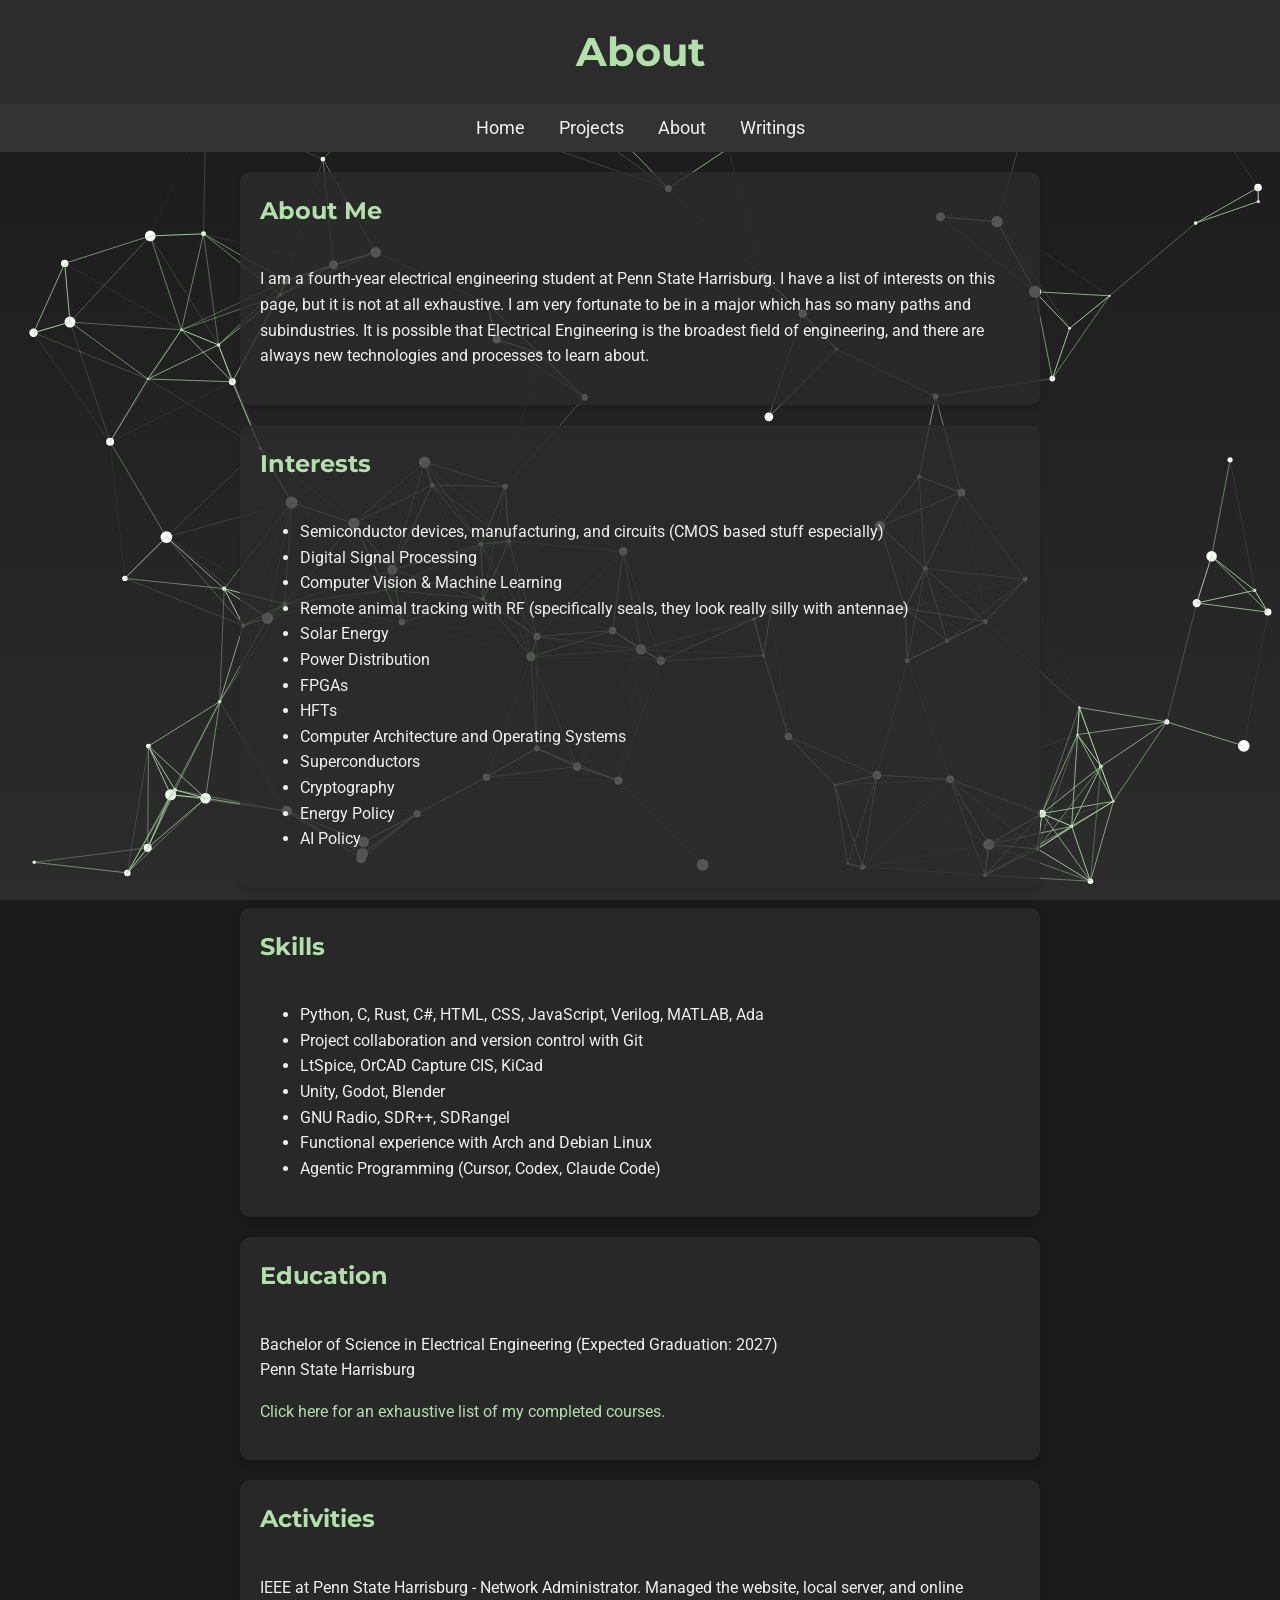
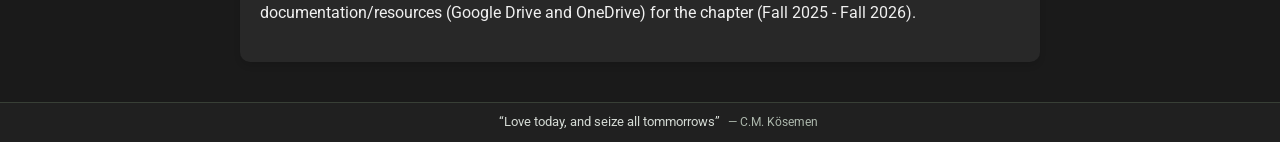
==== commit 38e80909: "Refactor about.html for improved structure and content" ====
--- a/about.html
+++ b/about.html
@@ -167,7 +167,7 @@
                 <li>LtSpice, OrCAD Capture CIS, KiCad</li>
                 <li>Unity, Godot, Blender</li>
                 <li>GNU Radio, SDR++, SDRangel</li>
-                <li>Functional experience with Arch Linux</li>
+                <li>Functional experience with Arch and Debian Linux</li>
                 <li>Agentic Programming (Cursor, Codex, Claude Code)</li>
             </ul>
         </div>
